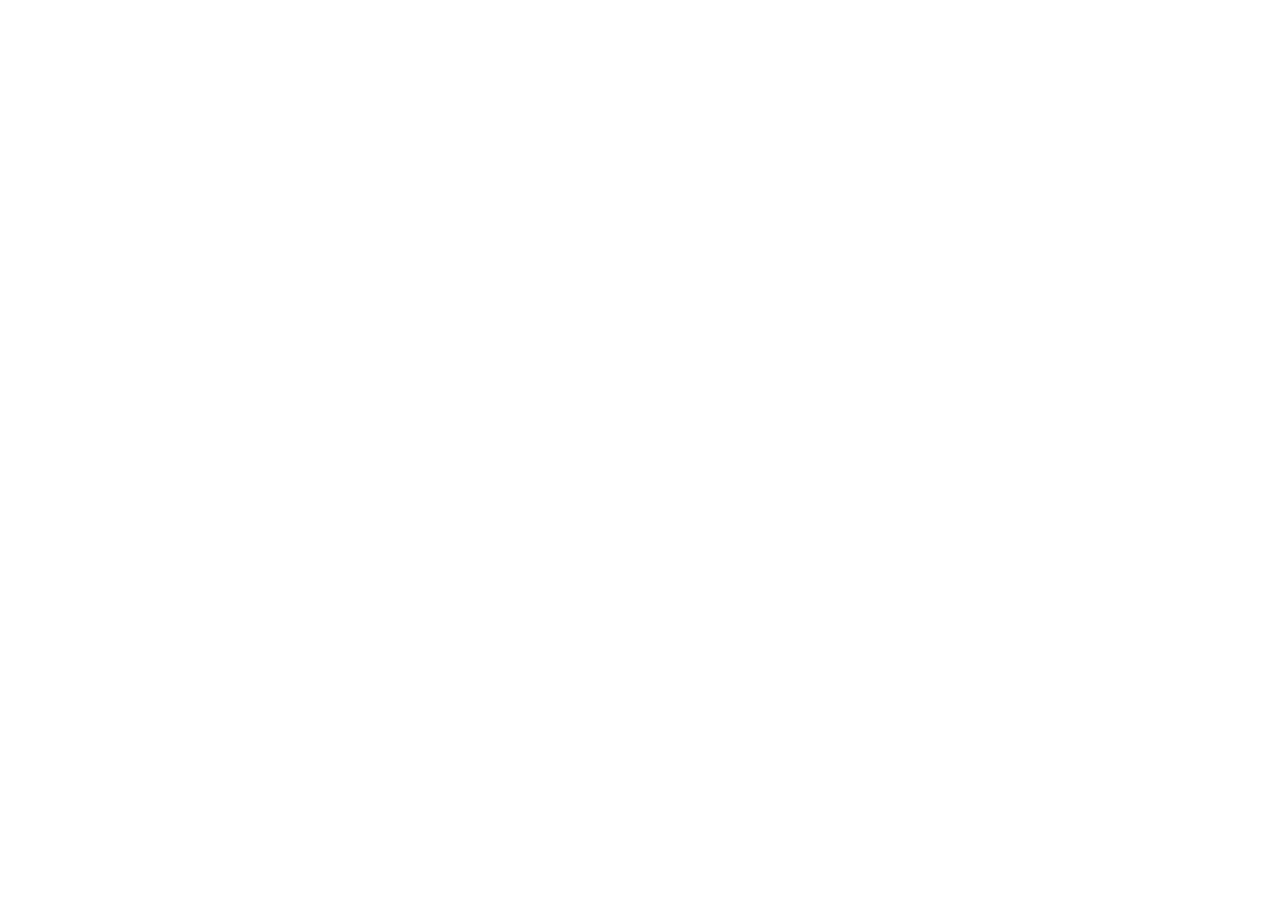
==== index.html @ 9eb75819 "Main Page" ====
<head>
    <meta charset="UTF-8">
    <meta name="viewport" content="width=device-width, initial-scale=1.0">

    <title>鯖主サバイバル</title>

    <link rel="stylesheet" href="style.css">
</head>

<body>

    <!-- ここにゲーム画面 -->

    <script src="data/questions.js"></script>
    <script src="data/events.js"></script>
    <script src="script.js"></script>

</body>

</html>
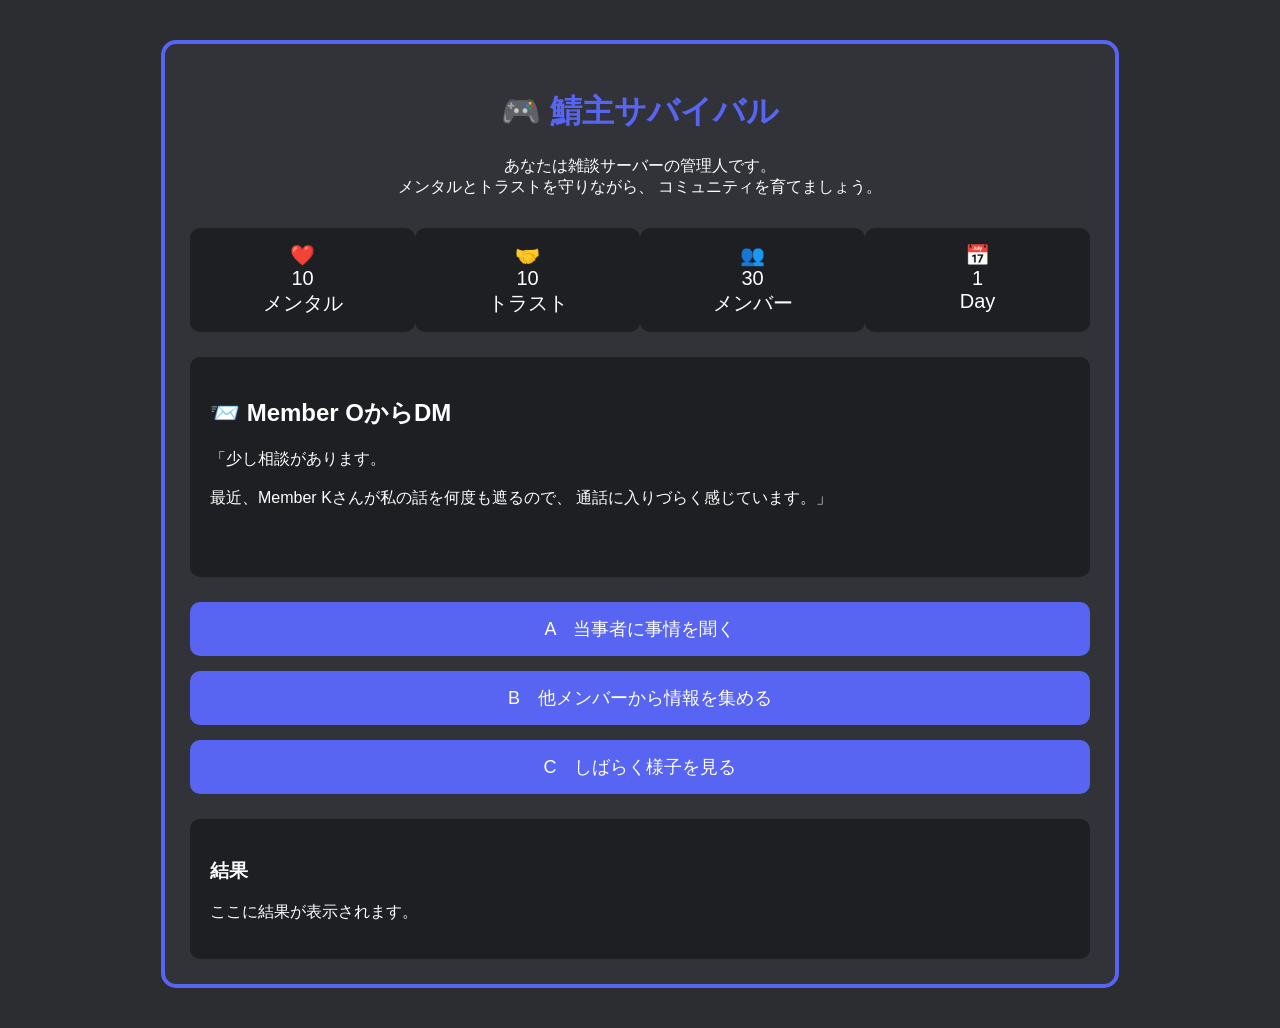
==== commit 44c48a6e: "ver 2" ====
--- a/index.html
+++ b/index.html
@@ -1,19 +1,104 @@
+<!DOCTYPE html>
+<html lang="ja">
+
 <head>
+
     <meta charset="UTF-8">
+
     <meta name="viewport" content="width=device-width, initial-scale=1.0">
 
     <title>鯖主サバイバル</title>
 
     <link rel="stylesheet" href="style.css">
+
 </head>
 
 <body>
 
-    <!-- ここにゲーム画面 -->
+<div class="game">
 
-    <script src="data/questions.js"></script>
-    <script src="data/events.js"></script>
-    <script src="script.js"></script>
+    <h1>🎮 鯖主サバイバル</h1>
+
+    <p class="subtitle">
+        あなたは雑談サーバーの管理人です。<br>
+        メンタルとトラストを守りながら、
+        コミュニティを育てましょう。
+    </p>
+
+    <div class="status">
+
+        <div class="box">
+            ❤️<br>
+            <span id="mental">10</span><br>
+            メンタル
+        </div>
+
+        <div class="box">
+            🤝<br>
+            <span id="trust">10</span><br>
+            トラスト
+        </div>
+
+        <div class="box">
+            👥<br>
+            <span id="members">30</span><br>
+            メンバー
+        </div>
+
+        <div class="box">
+            📅<br>
+            <span id="day">1</span><br>
+            Day
+        </div>
+
+    </div>
+
+    <div class="event">
+
+        <h2 id="eventTitle">📨 Member OからDM</h2>
+
+        <p id="eventText">
+            「少し相談があります。<br><br>
+
+            最近、Member Kさんが私の話を何度も遮るので、
+            通話に入りづらく感じています。」
+        </p>
+
+    </div>
+
+    <div class="choices">
+
+        <button id="choice1">
+            A　当事者に事情を聞く
+        </button>
+
+        <button id="choice2">
+            B　他メンバーから情報を集める
+        </button>
+
+        <button id="choice3">
+            C　しばらく様子を見る
+        </button>
+
+    </div>
+
+    <div class="result">
+
+        <h3>結果</h3>
+
+        <p id="resultText">
+            ここに結果が表示されます。
+        </p>
+
+    </div>
+
+</div>
+
+<script src="data/questions.js"></script>
+
+<script src="data/events.js"></script>
+
+<script src="script.js"></script>
 
 </body>
 
--- a/style.css
+++ b/style.css
@@ -0,0 +1,77 @@
+body {
+    margin: 0;
+    padding: 0;
+    background: #2b2d31;
+    color: white;
+    font-family: Arial, sans-serif;
+}
+
+.game {
+    width: 900px;
+    margin: 40px auto;
+    background: #313338;
+    border: 4px solid #5865F2;
+    border-radius: 15px;
+    padding: 25px;
+}
+
+h1 {
+    text-align: center;
+    color: #5865F2;
+}
+
+.subtitle {
+    text-align: center;
+    margin-bottom: 30px;
+}
+
+.status {
+    display: flex;
+    justify-content: space-between;
+    margin-bottom: 25px;
+}
+
+.box {
+    width: 22%;
+    background: #1e1f22;
+    border-radius: 10px;
+    text-align: center;
+    padding: 15px;
+    font-size: 20px;
+}
+
+.event {
+    background: #1e1f22;
+    padding: 20px;
+    border-radius: 10px;
+    min-height: 180px;
+    margin-bottom: 25px;
+}
+
+.choices {
+    display: flex;
+    flex-direction: column;
+    gap: 15px;
+}
+
+button {
+    padding: 15px;
+    font-size: 18px;
+    background: #5865F2;
+    color: white;
+    border: none;
+    border-radius: 10px;
+    cursor: pointer;
+    transition: 0.2s;
+}
+
+button:hover {
+    background: #4752c4;
+}
+
+.result {
+    margin-top: 25px;
+    background: #1e1f22;
+    padding: 20px;
+    border-radius: 10px;
+}
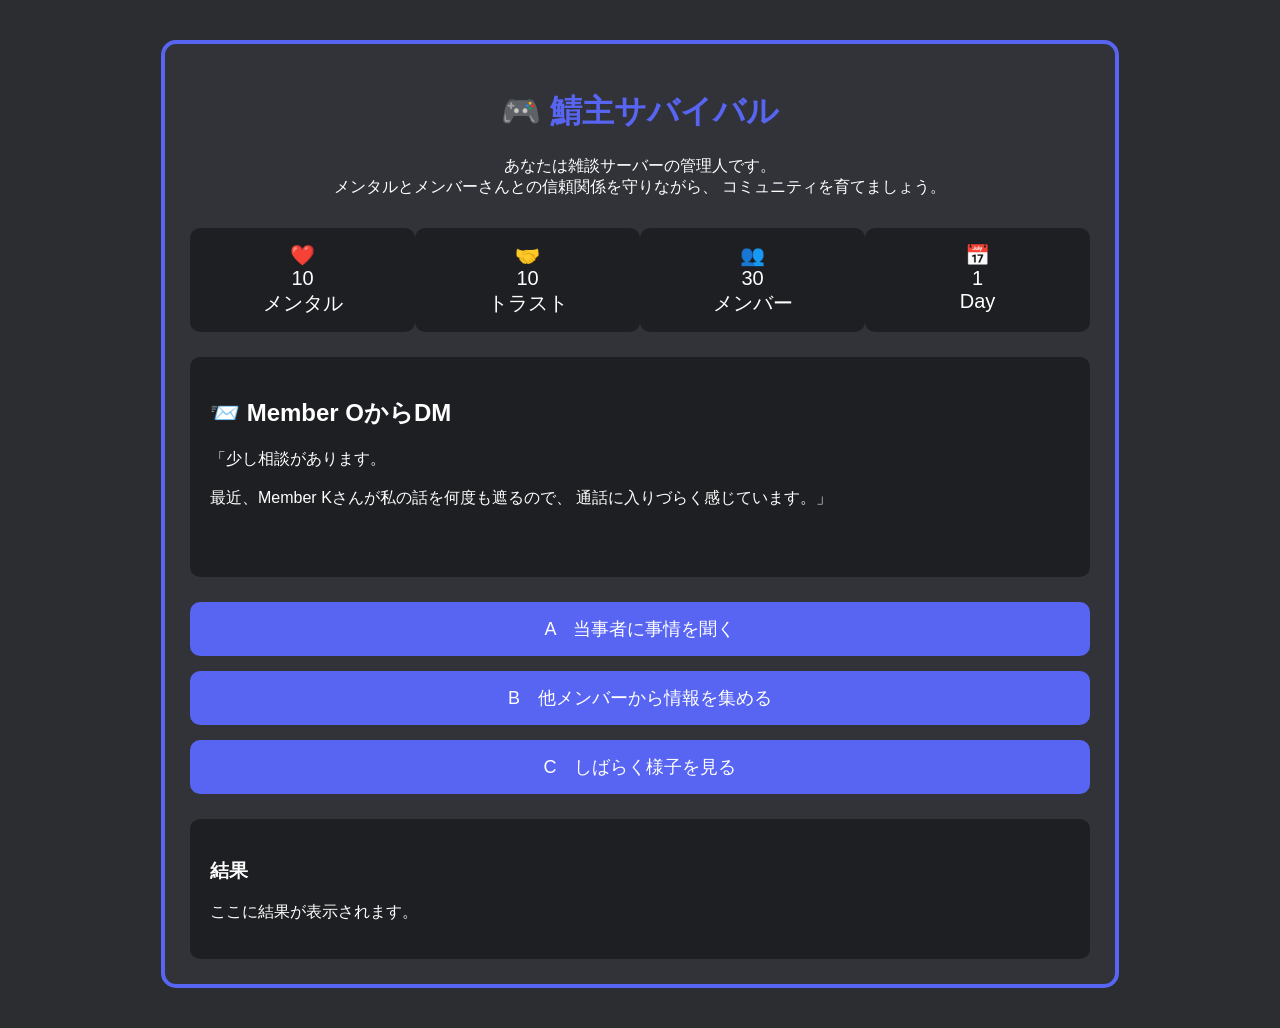
==== commit 8f47e8da: "ver 2" ====
--- a/index.html
+++ b/index.html
@@ -21,7 +21,7 @@
 
     <p class="subtitle">
         あなたは雑談サーバーの管理人です。<br>
-        メンタルとトラストを守りながら、
+        メンタルとメンバーさんとの信頼関係を守りながら、
         コミュニティを育てましょう。
     </p>
 
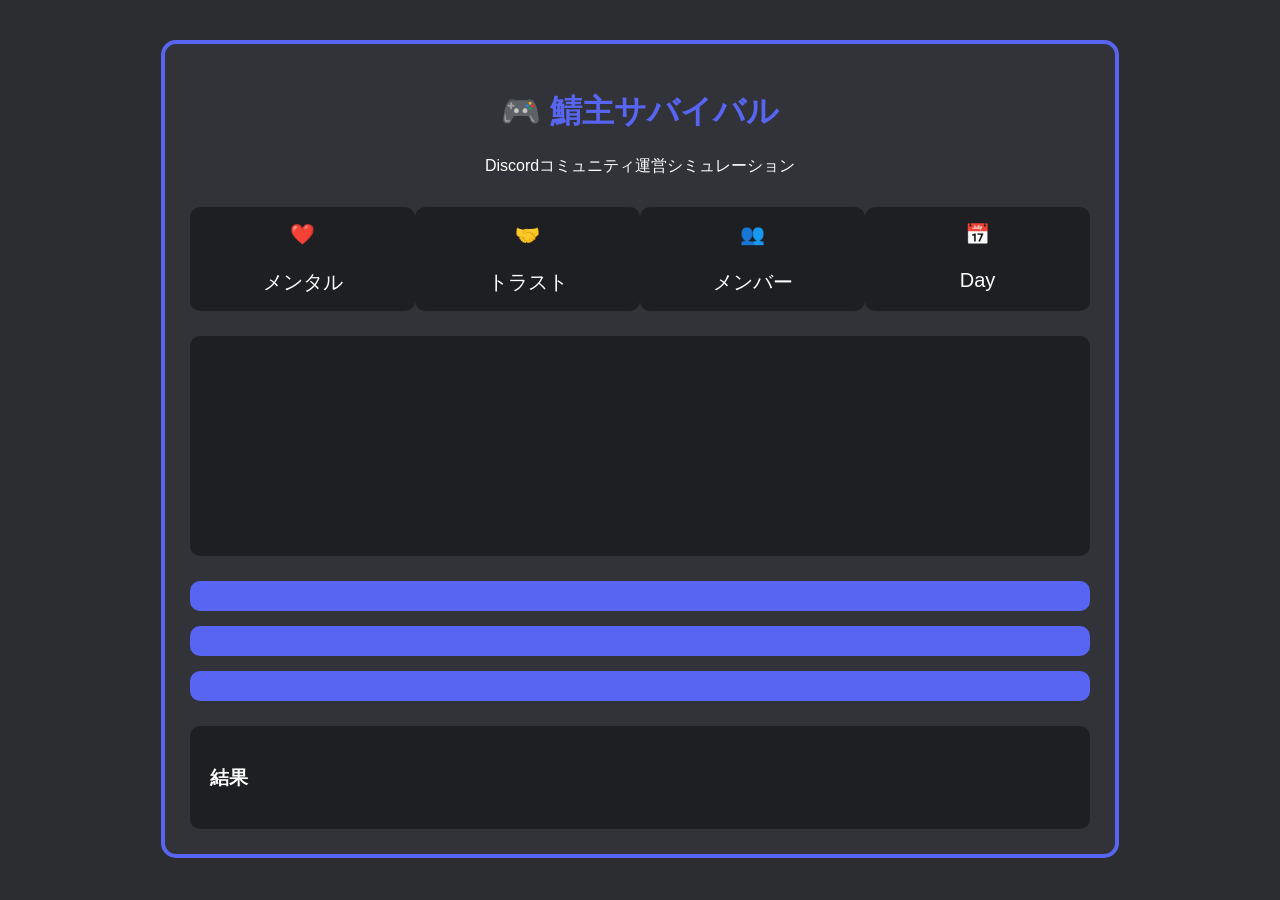
==== commit 2e0f40c6: "2" ====
--- a/index.html
+++ b/index.html
@@ -17,82 +17,82 @@
 
 <div class="game">
 
+    <!-- タイトル -->
+
     <h1>🎮 鯖主サバイバル</h1>
 
     <p class="subtitle">
-        あなたは雑談サーバーの管理人です。<br>
-        メンタルとメンバーさんとの信頼関係を守りながら、
-        コミュニティを育てましょう。
+        Discordコミュニティ運営シミュレーション
     </p>
+
+
+    <!-- ステータス -->
 
     <div class="status">
 
         <div class="box">
             ❤️<br>
-            <span id="mental">10</span><br>
+            <span id="mental"></span><br>
             メンタル
         </div>
 
         <div class="box">
             🤝<br>
-            <span id="trust">10</span><br>
+            <span id="trust"></span><br>
             トラスト
         </div>
 
         <div class="box">
             👥<br>
-            <span id="members">30</span><br>
+            <span id="members"></span><br>
             メンバー
         </div>
 
         <div class="box">
             📅<br>
-            <span id="day">1</span><br>
+            <span id="day"></span><br>
             Day
         </div>
 
     </div>
 
+
+    <!-- 質問・イベントタイトル -->
+
     <div class="event">
 
-        <h2 id="eventTitle">📨 Member OからDM</h2>
+        <h2 id="eventTitle"></h2>
 
-        <p id="eventText">
-            「少し相談があります。<br><br>
-
-            最近、Member Kさんが私の話を何度も遮るので、
-            通話に入りづらく感じています。」
-        </p>
+        <p id="eventText"></p>
 
     </div>
 
+
+    <!-- 選択肢 -->
+
     <div class="choices">
 
-        <button id="choice1">
-            A　当事者に事情を聞く
-        </button>
+        <button id="choice1"></button>
 
-        <button id="choice2">
-            B　他メンバーから情報を集める
-        </button>
+        <button id="choice2"></button>
 
-        <button id="choice3">
-            C　しばらく様子を見る
-        </button>
+        <button id="choice3"></button>
 
     </div>
+
+
+    <!-- 結果表示 -->
 
     <div class="result">
 
         <h3>結果</h3>
 
-        <p id="resultText">
-            ここに結果が表示されます。
-        </p>
+        <p id="resultText"></p>
 
     </div>
 
 </div>
+
 
 <script src="data/questions.js"></script>
 
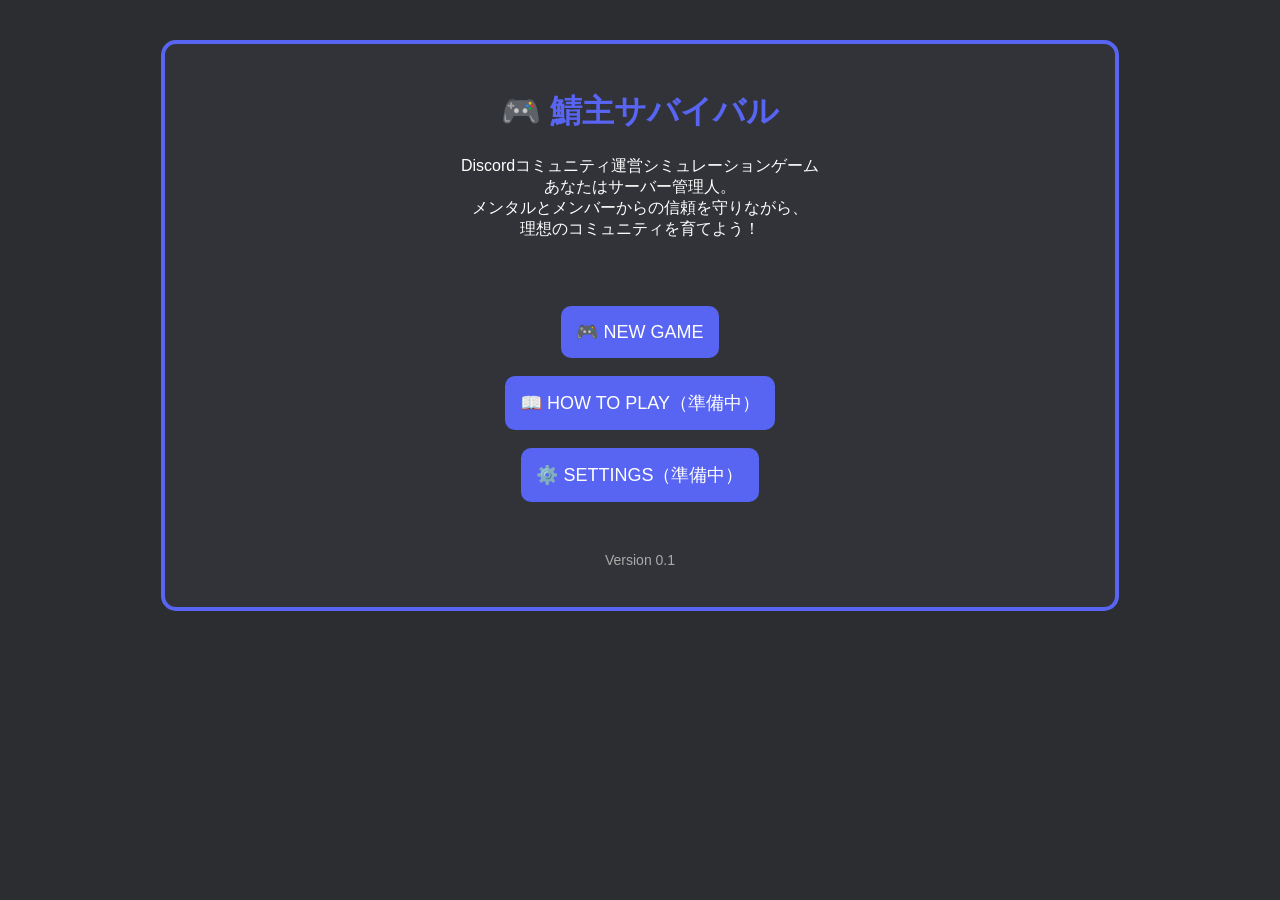
==== commit 46bd255b: "３" ====
--- a/index.html
+++ b/index.html
@@ -17,88 +17,62 @@
 
 <div class="game">
 
-    <!-- タイトル -->
-
     <h1>🎮 鯖主サバイバル</h1>
 
     <p class="subtitle">
-        Discordコミュニティ運営シミュレーション
+
+        Discordコミュニティ運営シミュレーションゲーム<br>
+        あなたはサーバー管理人。<br>
+        メンタルとメンバーからの信頼を守りながら、<br>
+        理想のコミュニティを育てよう！
+
     </p>
 
+    <br><br>
 
-    <!-- ステータス -->
+    <div style="text-align:center;">
 
-    <div class="status">
+        <button onclick="location.href='checklist.html'">
 
-        <div class="box">
-            ❤️<br>
-            <span id="mental"></span><br>
-            メンタル
-        </div>
+            🎮 NEW GAME
 
-        <div class="box">
-            🤝<br>
-            <span id="trust"></span><br>
-            トラスト
-        </div>
-
-        <div class="box">
-            👥<br>
-            <span id="members"></span><br>
-            メンバー
-        </div>
-
-        <div class="box">
-            📅<br>
-            <span id="day"></span><br>
-            Day
-        </div>
+        </button>
 
     </div>
 
+    <br>
 
-    <!-- 質問・イベントタイトル -->
+    <div style="text-align:center;">
 
-    <div class="event">
+        <button disabled>
 
-        <h2 id="eventTitle"></h2>
+            📖 HOW TO PLAY（準備中）
 
-        <p id="eventText"></p>
+        </button>
 
     </div>
 
+    <br>
 
-    <!-- 選択肢 -->
+    <div style="text-align:center;">
 
-    <div class="choices">
+        <button disabled>
 
-        <button id="choice1"></button>
+            ⚙️ SETTINGS（準備中）
 
-        <button id="choice2"></button>
-
-        <button id="choice3"></button>
+        </button>
 
     </div>
 
+    <br><br>
 
-    <!-- 結果表示 -->
+    <p style="text-align:center; font-size:14px; color:#aaaaaa;">
 
-    <div class="result">
+        Version 0.1
 
-        <h3>結果</h3>
-
-        <p id="resultText"></p>
-
-    </div>
+    </p>
 
 </div>
-
-
-<script src="data/questions.js"></script>
-
-<script src="data/events.js"></script>
-
-<script src="script.js"></script>
 
 </body>
 
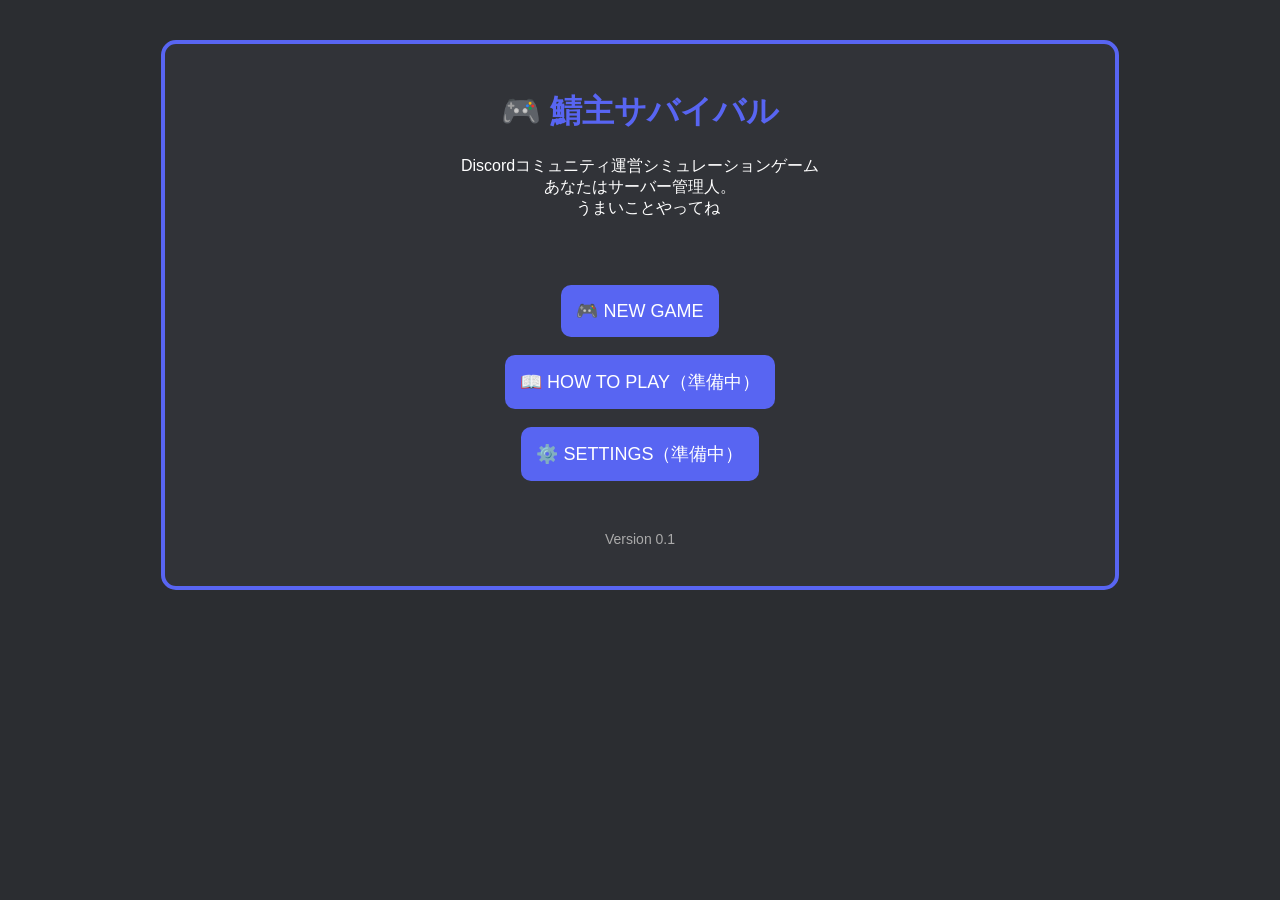
==== commit 356b3bab: "４" ====
--- a/index.html
+++ b/index.html
@@ -23,8 +23,8 @@
 
         Discordコミュニティ運営シミュレーションゲーム<br>
         あなたはサーバー管理人。<br>
-        メンタルとメンバーからの信頼を守りながら、<br>
-        理想のコミュニティを育てよう！
+       　うまいことやってね<br>
+       
 
     </p>
 
